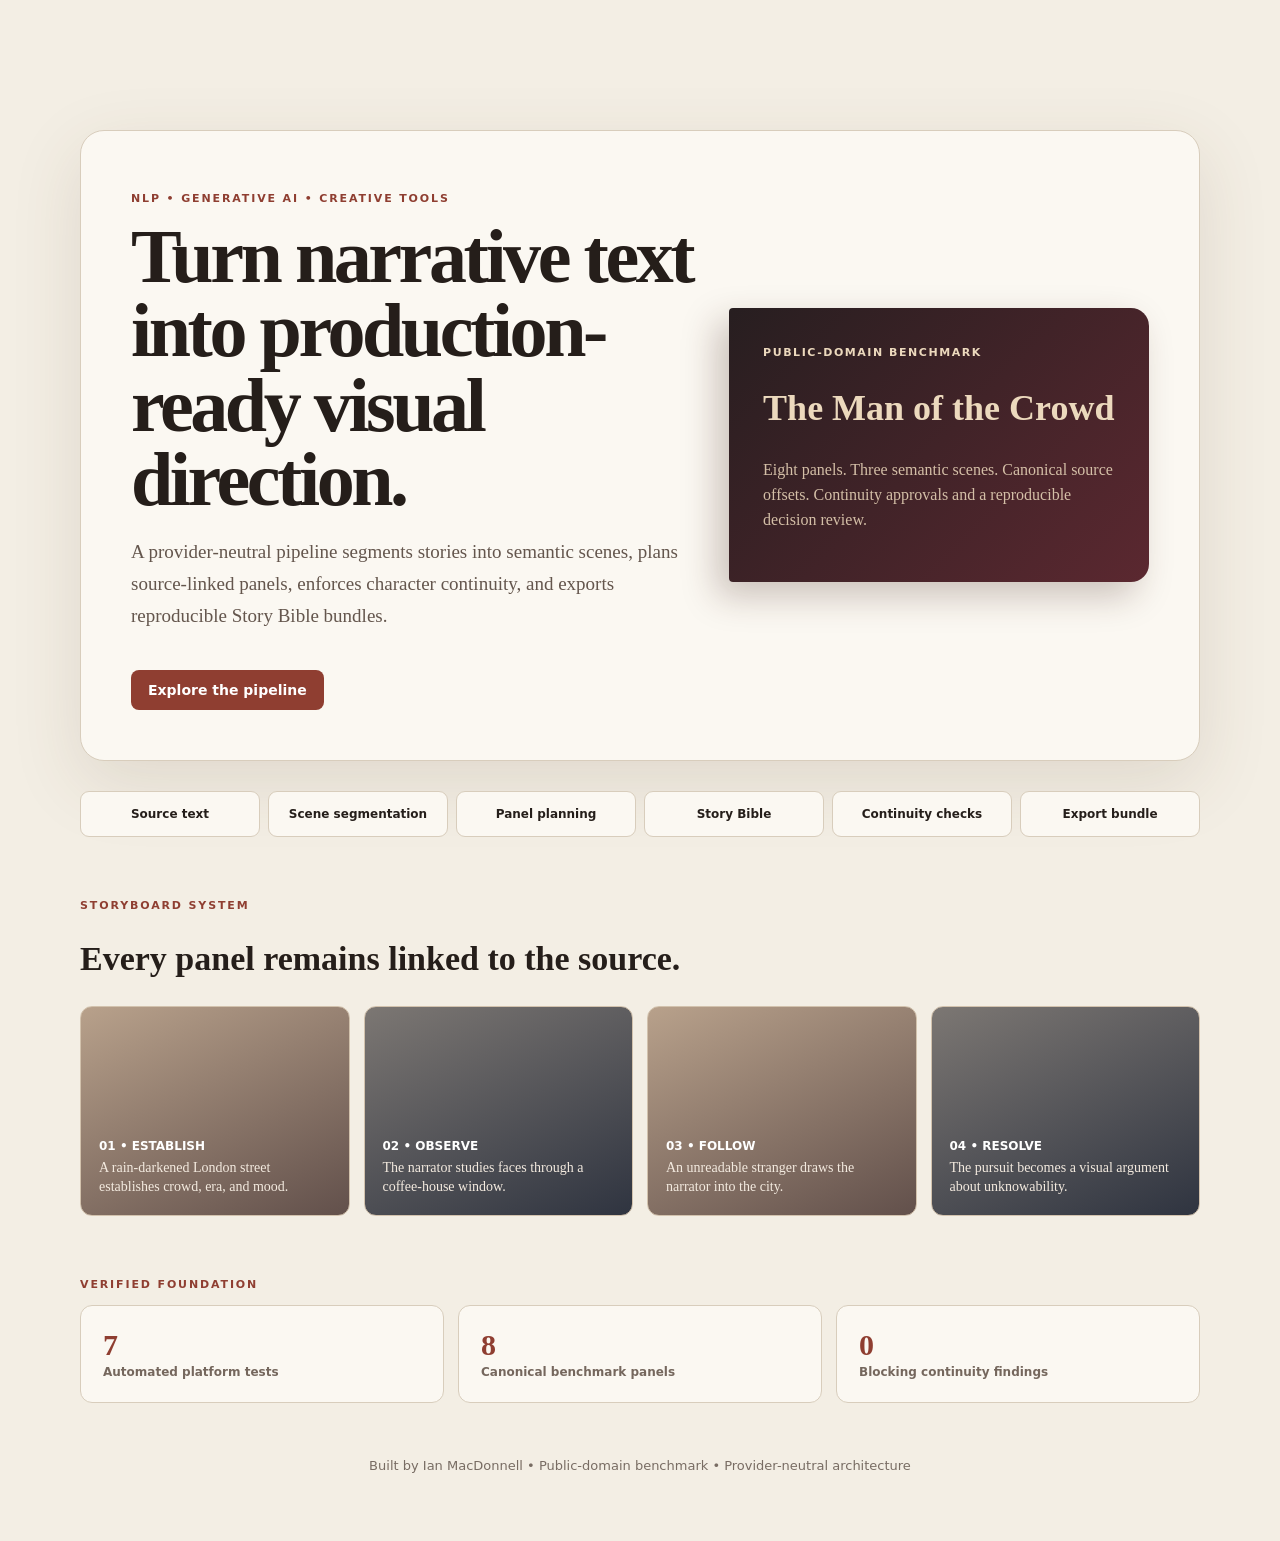
==== docs/index.html @ aeb3413b "Add verified storytelling portfolio release" ====
<!doctype html>
<html lang="en">
  <head>
    <meta charset="utf-8" />
    <meta name="viewport" content="width=device-width, initial-scale=1" />
    <meta name="description" content="AI story visualization pipeline and continuity benchmark case study." />
    <title>Story Visual Pipeline | Case Study</title>
    <style>
      :root{font-family:Georgia,serif;color:#251e1a;background:#f3eee4}*{box-sizing:border-box}body{margin:0}main{width:min(1120px,calc(100% - 34px));margin:auto;padding:68px 0}
      .hero{display:grid;grid-template-columns:1.15fr .85fr;gap:30px;align-items:center;padding:50px;border:1px solid #d8cdbc;border-radius:24px;background:#fbf8f2;box-shadow:0 22px 70px #563e2620}
      .eyebrow{font:800 11px ui-sans-serif,system-ui;letter-spacing:.17em;color:#8f3e31;text-transform:uppercase}h1{margin:14px 0;font-size:clamp(42px,7vw,76px);line-height:.98;letter-spacing:-.045em}
      .lead{font-size:19px;line-height:1.7;color:#64564d}.button{display:inline-block;margin-top:18px;padding:12px 17px;border-radius:8px;color:white;background:#8f3e31;text-decoration:none;font:800 14px ui-sans-serif,system-ui}
      .book{padding:34px;border-radius:4px 18px 18px 4px;color:#ecd9bd;background:linear-gradient(135deg,#271e20,#5b2830);box-shadow:-12px 14px 35px #40211940}.book small{font:700 11px ui-sans-serif,system-ui;letter-spacing:.14em}.book h2{font-size:36px;line-height:1.05}.book p{color:#d4bfa7;line-height:1.55}
      .pipeline{display:grid;grid-template-columns:repeat(6,1fr);gap:8px;margin:30px 0}.pipeline span{padding:15px 8px;border:1px solid #d8cdbc;border-radius:9px;text-align:center;background:#fbf8f2;font:750 12px ui-sans-serif,system-ui}
      .storyboard{display:grid;grid-template-columns:repeat(4,1fr);gap:14px}.panel{min-height:210px;padding:18px;border:1px solid #d2c2ad;border-radius:12px;background:linear-gradient(155deg,#b8a18b,#62504b);color:white;display:flex;flex-direction:column;justify-content:flex-end}.panel:nth-child(2n){background:linear-gradient(155deg,#7c7773,#2f3440)}.panel b{font:800 12px ui-sans-serif,system-ui}.panel span{margin-top:6px;font-size:14px;line-height:1.35;color:#f3eadf}
      .proof{display:grid;grid-template-columns:repeat(3,1fr);gap:14px;margin-top:14px}.proof div{padding:22px;border:1px solid #d8cdbc;border-radius:12px;background:#fbf8f2}.proof strong{display:block;font-size:30px;color:#8f3e31}.proof span{font:650 12px ui-sans-serif,system-ui;color:#75675d}
      section{margin-top:62px}section h2{font-size:34px}footer{margin-top:55px;color:#786c63;text-align:center;font:13px ui-sans-serif,system-ui}@media(max-width:760px){.hero,.storyboard,.proof,.pipeline{grid-template-columns:1fr}.hero{padding:30px 24px}}
    </style>
  </head>
  <body>
    <main>
      <section class="hero"><div><p class="eyebrow">NLP • GENERATIVE AI • CREATIVE TOOLS</p><h1>Turn narrative text into production-ready visual direction.</h1><p class="lead">A provider-neutral pipeline segments stories into semantic scenes, plans source-linked panels, enforces character continuity, and exports reproducible Story Bible bundles.</p><a class="button" href="https://github.com/IanRmacdonnell/ai-story-visualization-pipeline">Explore the pipeline</a></div><div class="book"><small>PUBLIC-DOMAIN BENCHMARK</small><h2>The Man of the Crowd</h2><p>Eight panels. Three semantic scenes. Canonical source offsets. Continuity approvals and a reproducible decision review.</p></div></section>
      <div class="pipeline"><span>Source text</span><span>Scene segmentation</span><span>Panel planning</span><span>Story Bible</span><span>Continuity checks</span><span>Export bundle</span></div>
      <section><p class="eyebrow">STORYBOARD SYSTEM</p><h2>Every panel remains linked to the source.</h2><div class="storyboard"><div class="panel"><b>01 • ESTABLISH</b><span>A rain-darkened London street establishes crowd, era, and mood.</span></div><div class="panel"><b>02 • OBSERVE</b><span>The narrator studies faces through a coffee-house window.</span></div><div class="panel"><b>03 • FOLLOW</b><span>An unreadable stranger draws the narrator into the city.</span></div><div class="panel"><b>04 • RESOLVE</b><span>The pursuit becomes a visual argument about unknowability.</span></div></div></section>
      <section><p class="eyebrow">VERIFIED FOUNDATION</p><div class="proof"><div><strong>7</strong><span>Automated platform tests</span></div><div><strong>8</strong><span>Canonical benchmark panels</span></div><div><strong>0</strong><span>Blocking continuity findings</span></div></div></section>
      <footer>Built by Ian MacDonnell • Public-domain benchmark • Provider-neutral architecture</footer>
    </main>
  </body>
</html>
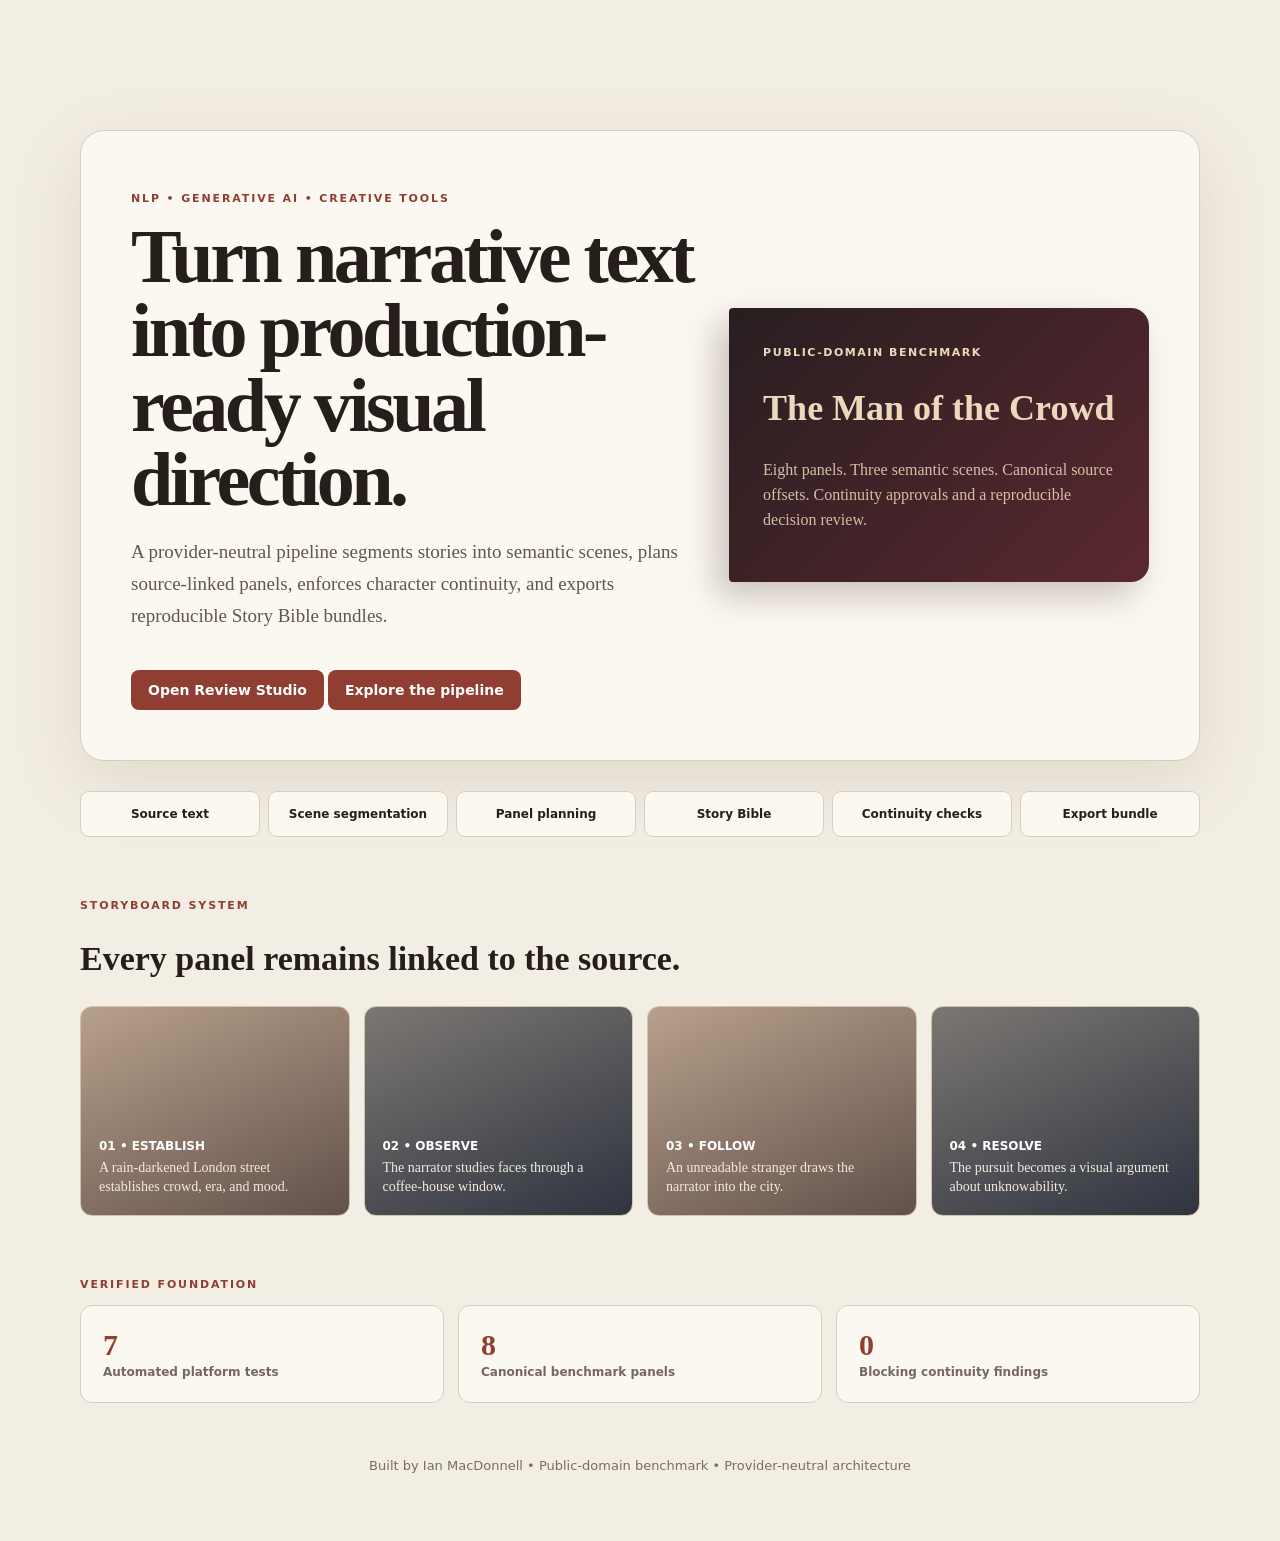
==== commit d5754214: "Deploy Story Review Studio" ====
--- a/docs/index.html
+++ b/docs/index.html
@@ -19,7 +19,7 @@
   </head>
   <body>
     <main>
-      <section class="hero"><div><p class="eyebrow">NLP • GENERATIVE AI • CREATIVE TOOLS</p><h1>Turn narrative text into production-ready visual direction.</h1><p class="lead">A provider-neutral pipeline segments stories into semantic scenes, plans source-linked panels, enforces character continuity, and exports reproducible Story Bible bundles.</p><a class="button" href="https://github.com/IanRmacdonnell/ai-story-visualization-pipeline">Explore the pipeline</a></div><div class="book"><small>PUBLIC-DOMAIN BENCHMARK</small><h2>The Man of the Crowd</h2><p>Eight panels. Three semantic scenes. Canonical source offsets. Continuity approvals and a reproducible decision review.</p></div></section>
+      <section class="hero"><div><p class="eyebrow">NLP • GENERATIVE AI • CREATIVE TOOLS</p><h1>Turn narrative text into production-ready visual direction.</h1><p class="lead">A provider-neutral pipeline segments stories into semantic scenes, plans source-linked panels, enforces character continuity, and exports reproducible Story Bible bundles.</p><a class="button" href="review/">Open Review Studio</a> <a class="button" href="https://github.com/IanRmacdonnell/ai-story-visualization-pipeline">Explore the pipeline</a></div><div class="book"><small>PUBLIC-DOMAIN BENCHMARK</small><h2>The Man of the Crowd</h2><p>Eight panels. Three semantic scenes. Canonical source offsets. Continuity approvals and a reproducible decision review.</p></div></section>
       <div class="pipeline"><span>Source text</span><span>Scene segmentation</span><span>Panel planning</span><span>Story Bible</span><span>Continuity checks</span><span>Export bundle</span></div>
       <section><p class="eyebrow">STORYBOARD SYSTEM</p><h2>Every panel remains linked to the source.</h2><div class="storyboard"><div class="panel"><b>01 • ESTABLISH</b><span>A rain-darkened London street establishes crowd, era, and mood.</span></div><div class="panel"><b>02 • OBSERVE</b><span>The narrator studies faces through a coffee-house window.</span></div><div class="panel"><b>03 • FOLLOW</b><span>An unreadable stranger draws the narrator into the city.</span></div><div class="panel"><b>04 • RESOLVE</b><span>The pursuit becomes a visual argument about unknowability.</span></div></div></section>
       <section><p class="eyebrow">VERIFIED FOUNDATION</p><div class="proof"><div><strong>7</strong><span>Automated platform tests</span></div><div><strong>8</strong><span>Canonical benchmark panels</span></div><div><strong>0</strong><span>Blocking continuity findings</span></div></div></section>
